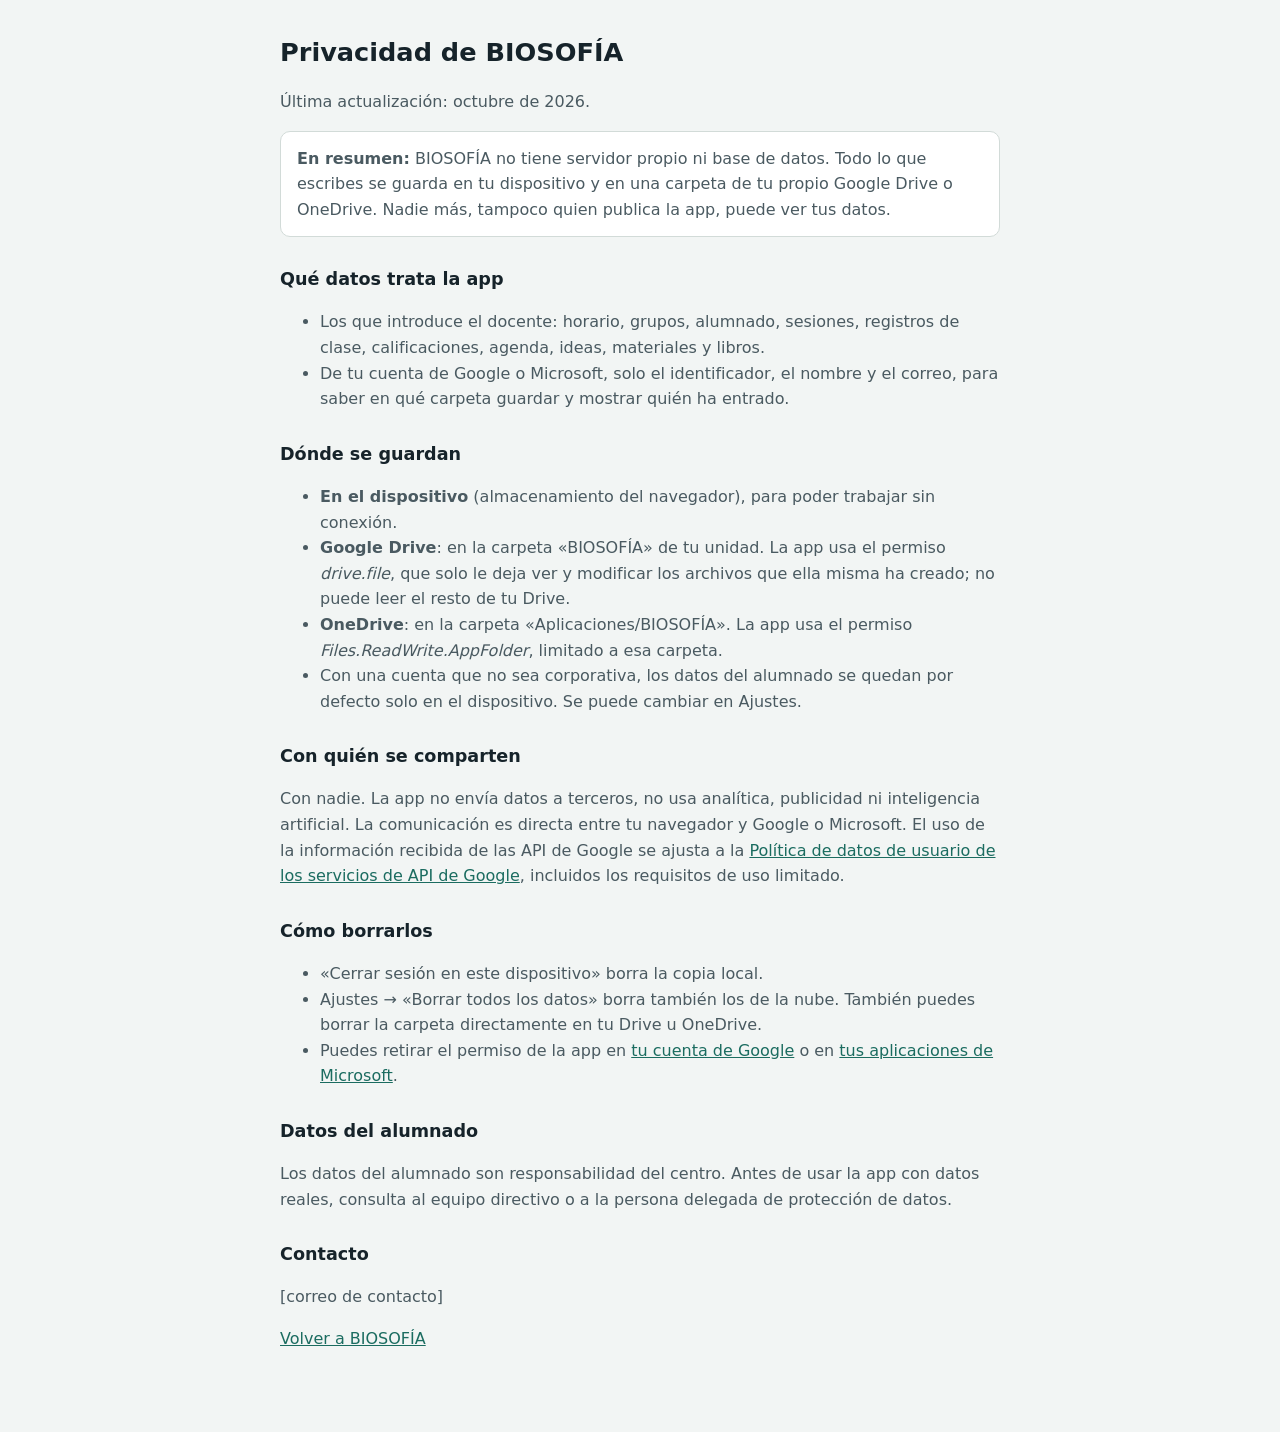
==== privacidad.html @ a19bad91 "Add files via upload" ====
<!doctype html>
<html lang="es"><head><meta charset="utf-8"><meta name="viewport" content="width=device-width,initial-scale=1">
<title>Privacidad · BIOSOFÍA</title>
<link rel="icon" href="icon.svg">
<style>
:root{--bg:#f2f5f4;--surface:#fff;--ink:#16232a;--ink-2:#4a5a61;--line:#d2dbd8;--accent:#1b6c60}
@media (prefers-color-scheme:dark){:root{--bg:#101719;--surface:#172124;--ink:#e2ebe9;--ink-2:#a5b4b7;--line:#2b393e;--accent:#4cb4a0}}
body{margin:0;background:var(--bg);color:var(--ink);font:16px/1.6 system-ui,-apple-system,'Segoe UI',sans-serif}
main{max-width:720px;margin:0 auto;padding:32px 16px 64px}
h1{font-size:1.6rem;margin:0 0 4px} h2{font-size:1.1rem;margin:28px 0 6px}
p,li{color:var(--ink-2)} a{color:var(--accent)}
.box{background:var(--surface);border:1px solid var(--line);border-radius:10px;padding:14px 16px}
</style></head><body><main>
<h1>Privacidad de BIOSOFÍA</h1>
<p>Última actualización: octubre de 2026.</p>

<div class="box"><p style="margin:0"><b>En resumen:</b> BIOSOFÍA no tiene servidor propio ni base de datos. Todo lo que escribes se guarda en tu dispositivo y en una carpeta de tu propio Google Drive o OneDrive. Nadie más, tampoco quien publica la app, puede ver tus datos.</p></div>

<h2>Qué datos trata la app</h2>
<ul>
<li>Los que introduce el docente: horario, grupos, alumnado, sesiones, registros de clase, calificaciones, agenda, ideas, materiales y libros.</li>
<li>De tu cuenta de Google o Microsoft, solo el identificador, el nombre y el correo, para saber en qué carpeta guardar y mostrar quién ha entrado.</li>
</ul>

<h2>Dónde se guardan</h2>
<ul>
<li><b>En el dispositivo</b> (almacenamiento del navegador), para poder trabajar sin conexión.</li>
<li><b>Google Drive</b>: en la carpeta «BIOSOFÍA» de tu unidad. La app usa el permiso <i>drive.file</i>, que solo le deja ver y modificar los archivos que ella misma ha creado; no puede leer el resto de tu Drive.</li>
<li><b>OneDrive</b>: en la carpeta «Aplicaciones/BIOSOFÍA». La app usa el permiso <i>Files.ReadWrite.AppFolder</i>, limitado a esa carpeta.</li>
<li>Con una cuenta que no sea corporativa, los datos del alumnado se quedan por defecto solo en el dispositivo. Se puede cambiar en Ajustes.</li>
</ul>

<h2>Con quién se comparten</h2>
<p>Con nadie. La app no envía datos a terceros, no usa analítica, publicidad ni inteligencia artificial. La comunicación es directa entre tu navegador y Google o Microsoft. El uso de la información recibida de las API de Google se ajusta a la <a href="https://developers.google.com/terms/api-services-user-data-policy" rel="noopener">Política de datos de usuario de los servicios de API de Google</a>, incluidos los requisitos de uso limitado.</p>

<h2>Cómo borrarlos</h2>
<ul>
<li>«Cerrar sesión en este dispositivo» borra la copia local.</li>
<li>Ajustes → «Borrar todos los datos» borra también los de la nube. También puedes borrar la carpeta directamente en tu Drive u OneDrive.</li>
<li>Puedes retirar el permiso de la app en <a href="https://myaccount.google.com/connections" rel="noopener">tu cuenta de Google</a> o en <a href="https://myapps.microsoft.com" rel="noopener">tus aplicaciones de Microsoft</a>.</li>
</ul>

<h2>Datos del alumnado</h2>
<p>Los datos del alumnado son responsabilidad del centro. Antes de usar la app con datos reales, consulta al equipo directivo o a la persona delegada de protección de datos.</p>

<h2>Contacto</h2>
<p><!-- Cambia esta línea por tu correo de contacto antes de publicar --><span id="contacto">[correo de contacto]</span></p>
<p><a href="./">Volver a BIOSOFÍA</a></p>
</main></body></html>
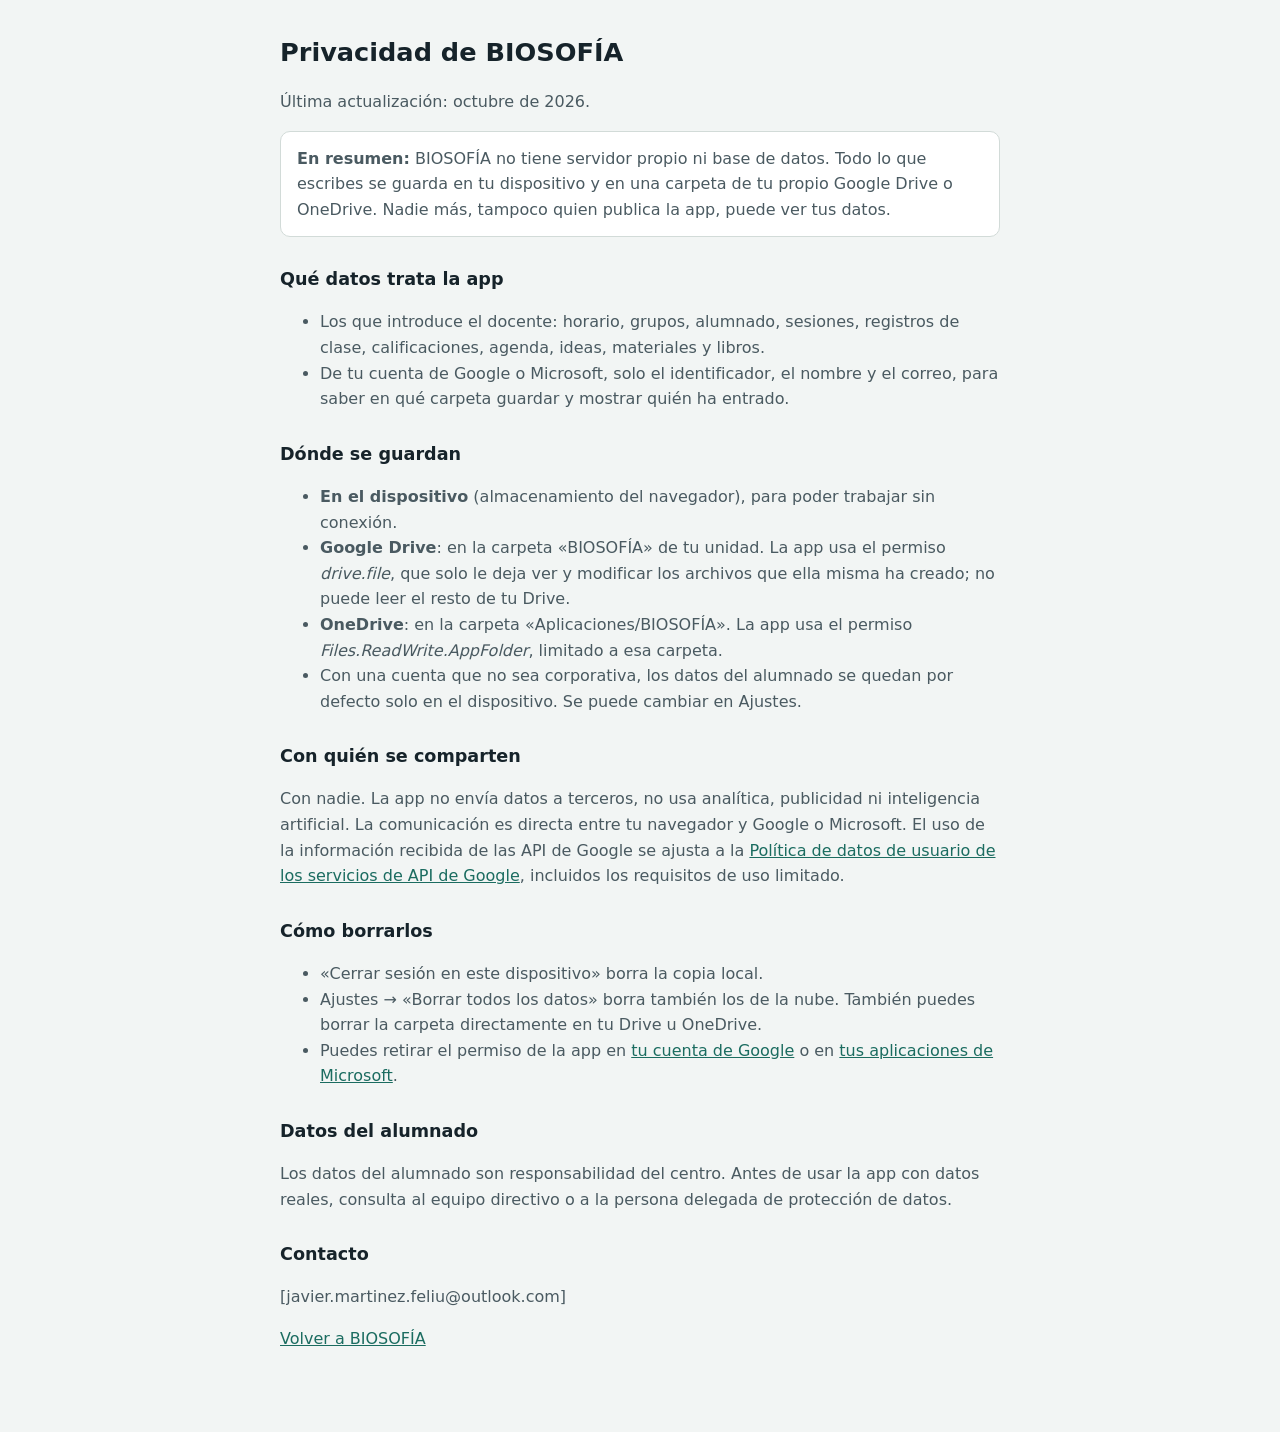
==== commit d279fa20: "Update privacidad.html" ====
--- a/privacidad.html
+++ b/privacidad.html
@@ -44,6 +44,6 @@
 <p>Los datos del alumnado son responsabilidad del centro. Antes de usar la app con datos reales, consulta al equipo directivo o a la persona delegada de protección de datos.</p>
 
 <h2>Contacto</h2>
-<p><!-- Cambia esta línea por tu correo de contacto antes de publicar --><span id="contacto">[correo de contacto]</span></p>
+<p><!-- Cambia esta línea por tu correo de contacto antes de publicar --><span id="contacto">[javier.martinez.feliu@outlook.com]</span></p>
 <p><a href="./">Volver a BIOSOFÍA</a></p>
 </main></body></html>
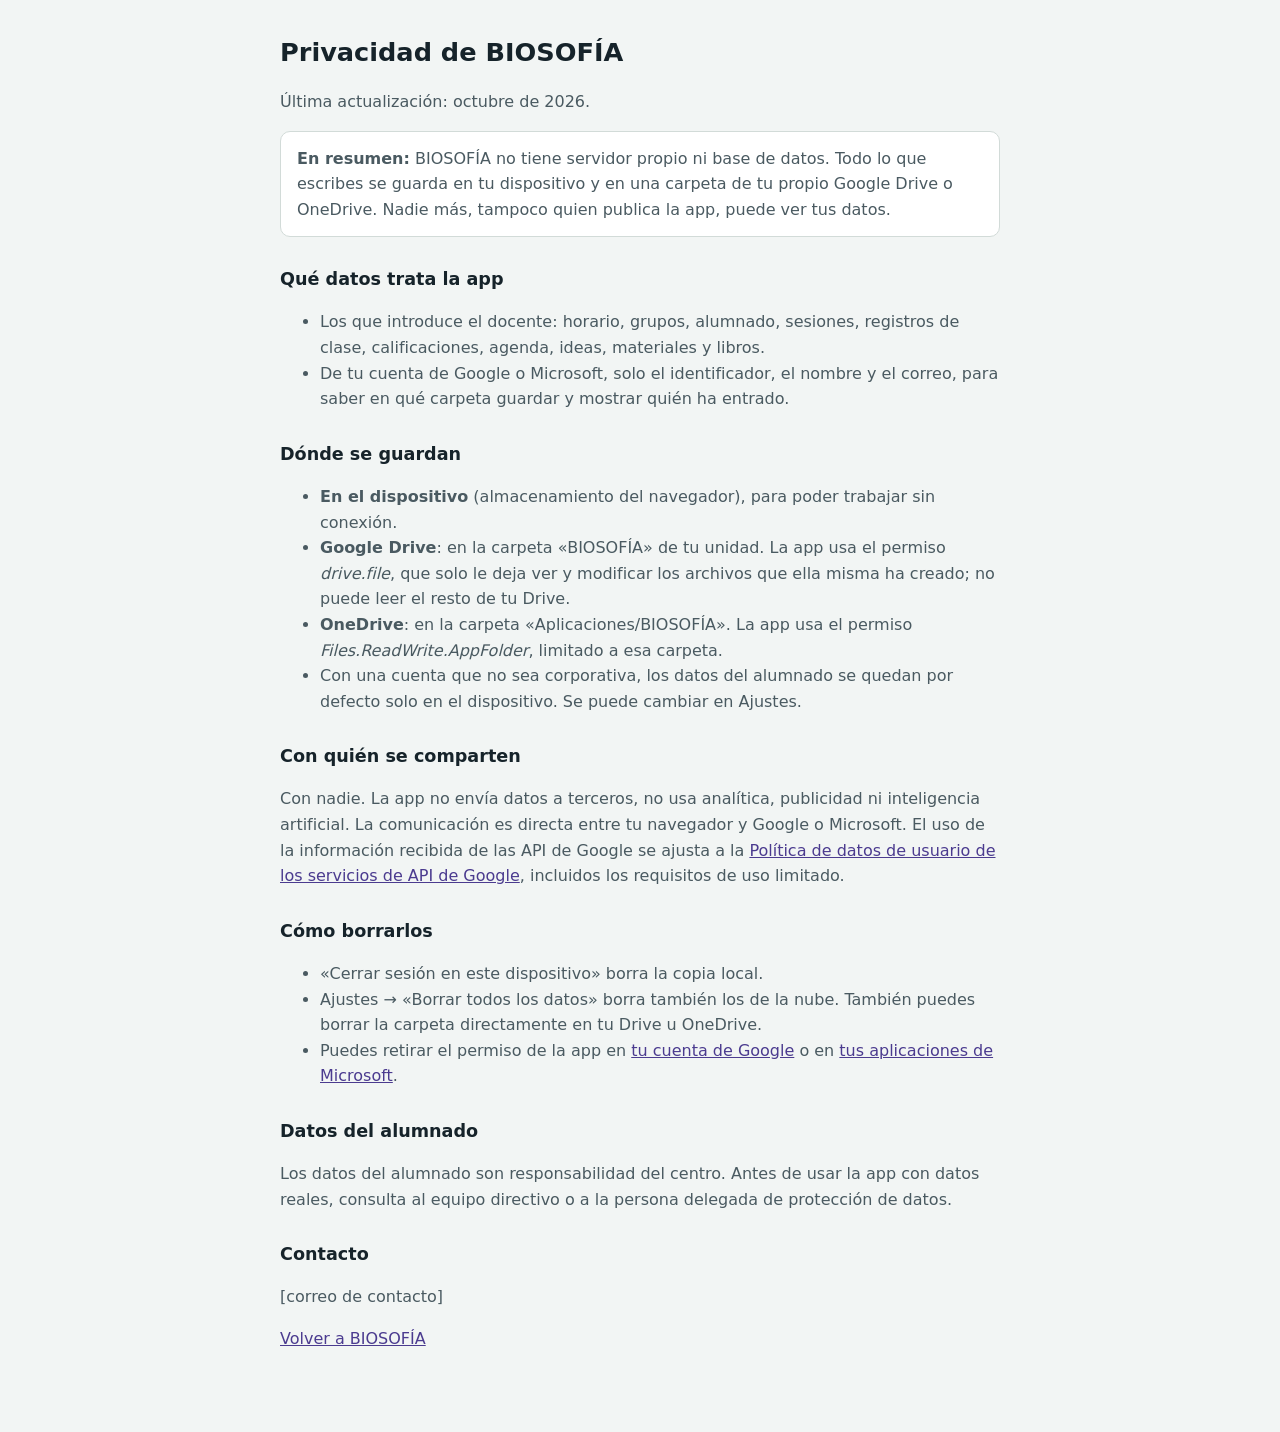
==== commit 45732f63: "Add files via upload" ====
--- a/privacidad.html
+++ b/privacidad.html
@@ -1,10 +1,10 @@
 <!doctype html>
 <html lang="es"><head><meta charset="utf-8"><meta name="viewport" content="width=device-width,initial-scale=1">
-<title>Privacidad · BIOSOFÍA</title>
-<link rel="icon" href="icon.svg">
+<title>Privacidad · Biosofía</title>
+<link rel="icon" href="icon-192.png" type="image/png">
 <style>
-:root{--bg:#f2f5f4;--surface:#fff;--ink:#16232a;--ink-2:#4a5a61;--line:#d2dbd8;--accent:#1b6c60}
-@media (prefers-color-scheme:dark){:root{--bg:#101719;--surface:#172124;--ink:#e2ebe9;--ink-2:#a5b4b7;--line:#2b393e;--accent:#4cb4a0}}
+:root{--bg:#f2f5f4;--surface:#fff;--ink:#16232a;--ink-2:#4a5a61;--line:#d2dbd8;--accent:#4B3B8F}
+@media (prefers-color-scheme:dark){:root{--bg:#101719;--surface:#172124;--ink:#e2ebe9;--ink-2:#a5b4b7;--line:#2b393e;--accent:#A99BEA}}
 body{margin:0;background:var(--bg);color:var(--ink);font:16px/1.6 system-ui,-apple-system,'Segoe UI',sans-serif}
 main{max-width:720px;margin:0 auto;padding:32px 16px 64px}
 h1{font-size:1.6rem;margin:0 0 4px} h2{font-size:1.1rem;margin:28px 0 6px}
@@ -44,6 +44,6 @@
 <p>Los datos del alumnado son responsabilidad del centro. Antes de usar la app con datos reales, consulta al equipo directivo o a la persona delegada de protección de datos.</p>
 
 <h2>Contacto</h2>
-<p><!-- Cambia esta línea por tu correo de contacto antes de publicar --><span id="contacto">[javier.martinez.feliu@outlook.com]</span></p>
+<p><!-- Cambia esta línea por tu correo de contacto antes de publicar --><span id="contacto">[correo de contacto]</span></p>
 <p><a href="./">Volver a BIOSOFÍA</a></p>
 </main></body></html>
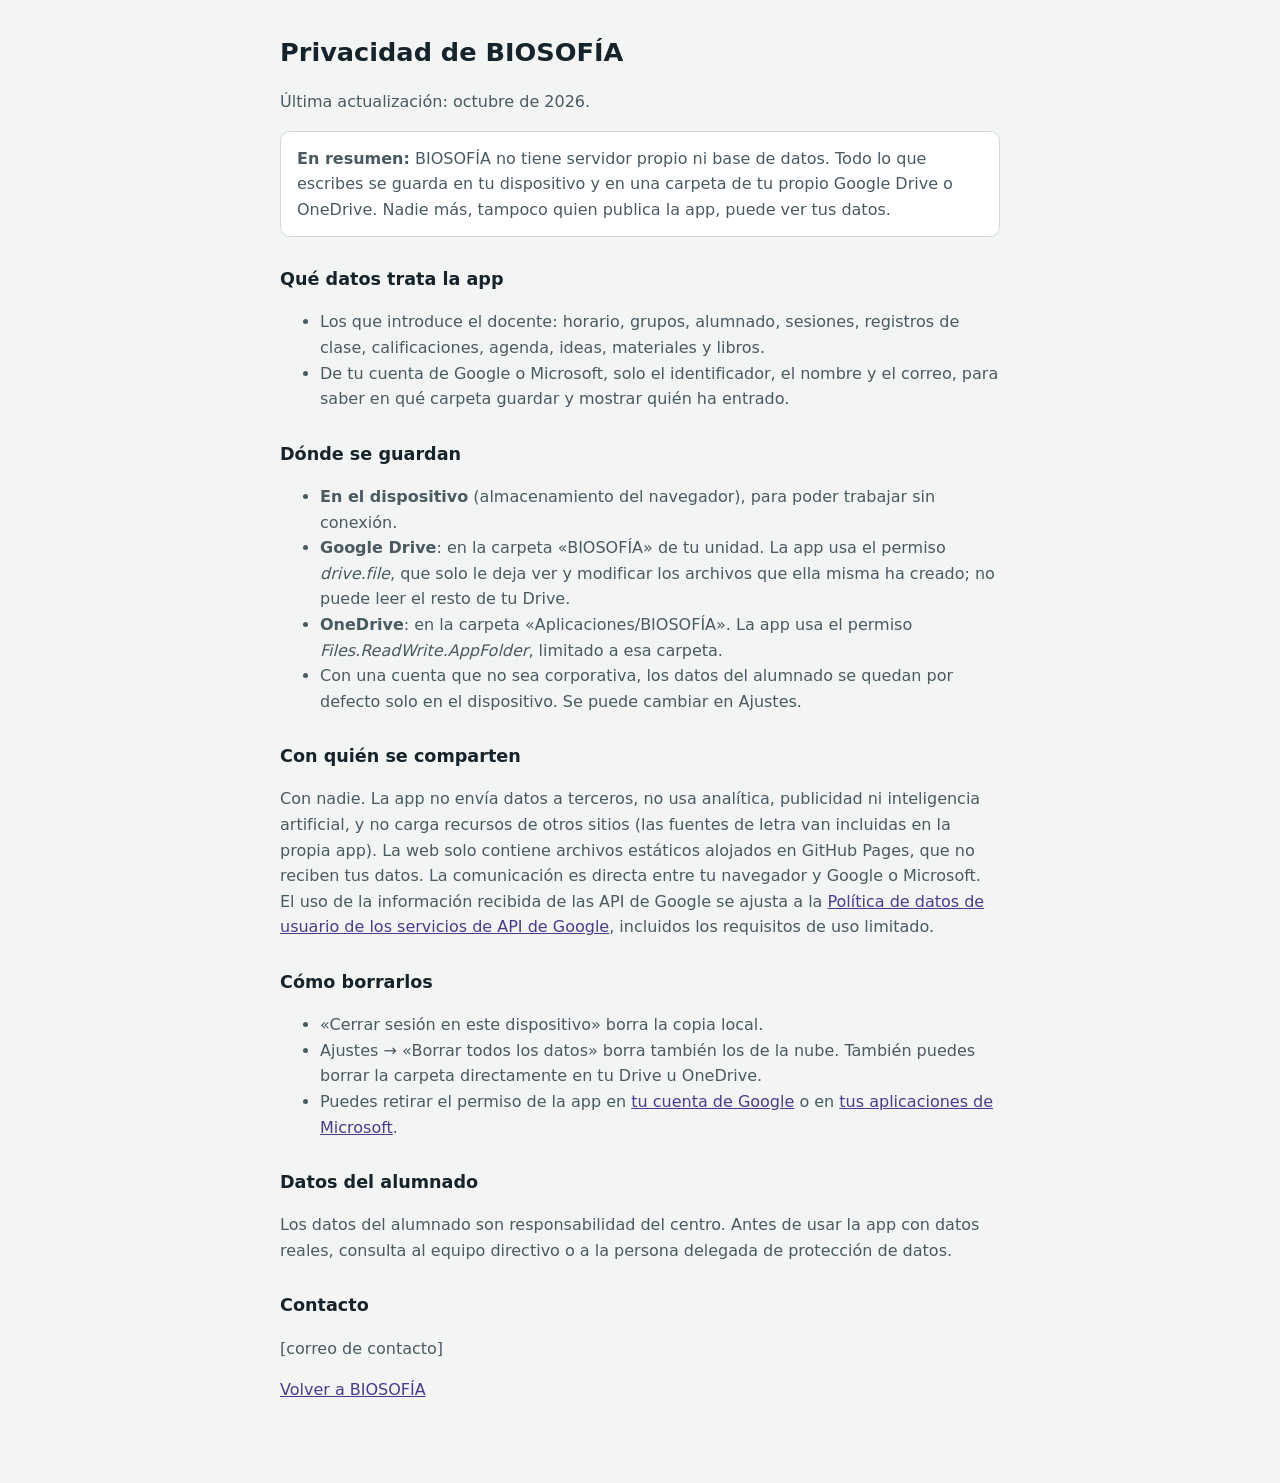
==== commit aeed6e05: "Add files via upload" ====
--- a/privacidad.html
+++ b/privacidad.html
@@ -31,7 +31,7 @@
 </ul>
 
 <h2>Con quién se comparten</h2>
-<p>Con nadie. La app no envía datos a terceros, no usa analítica, publicidad ni inteligencia artificial. La comunicación es directa entre tu navegador y Google o Microsoft. El uso de la información recibida de las API de Google se ajusta a la <a href="https://developers.google.com/terms/api-services-user-data-policy" rel="noopener">Política de datos de usuario de los servicios de API de Google</a>, incluidos los requisitos de uso limitado.</p>
+<p>Con nadie. La app no envía datos a terceros, no usa analítica, publicidad ni inteligencia artificial, y no carga recursos de otros sitios (las fuentes de letra van incluidas en la propia app). La web solo contiene archivos estáticos alojados en GitHub Pages, que no reciben tus datos. La comunicación es directa entre tu navegador y Google o Microsoft. El uso de la información recibida de las API de Google se ajusta a la <a href="https://developers.google.com/terms/api-services-user-data-policy" rel="noopener">Política de datos de usuario de los servicios de API de Google</a>, incluidos los requisitos de uso limitado.</p>
 
 <h2>Cómo borrarlos</h2>
 <ul>
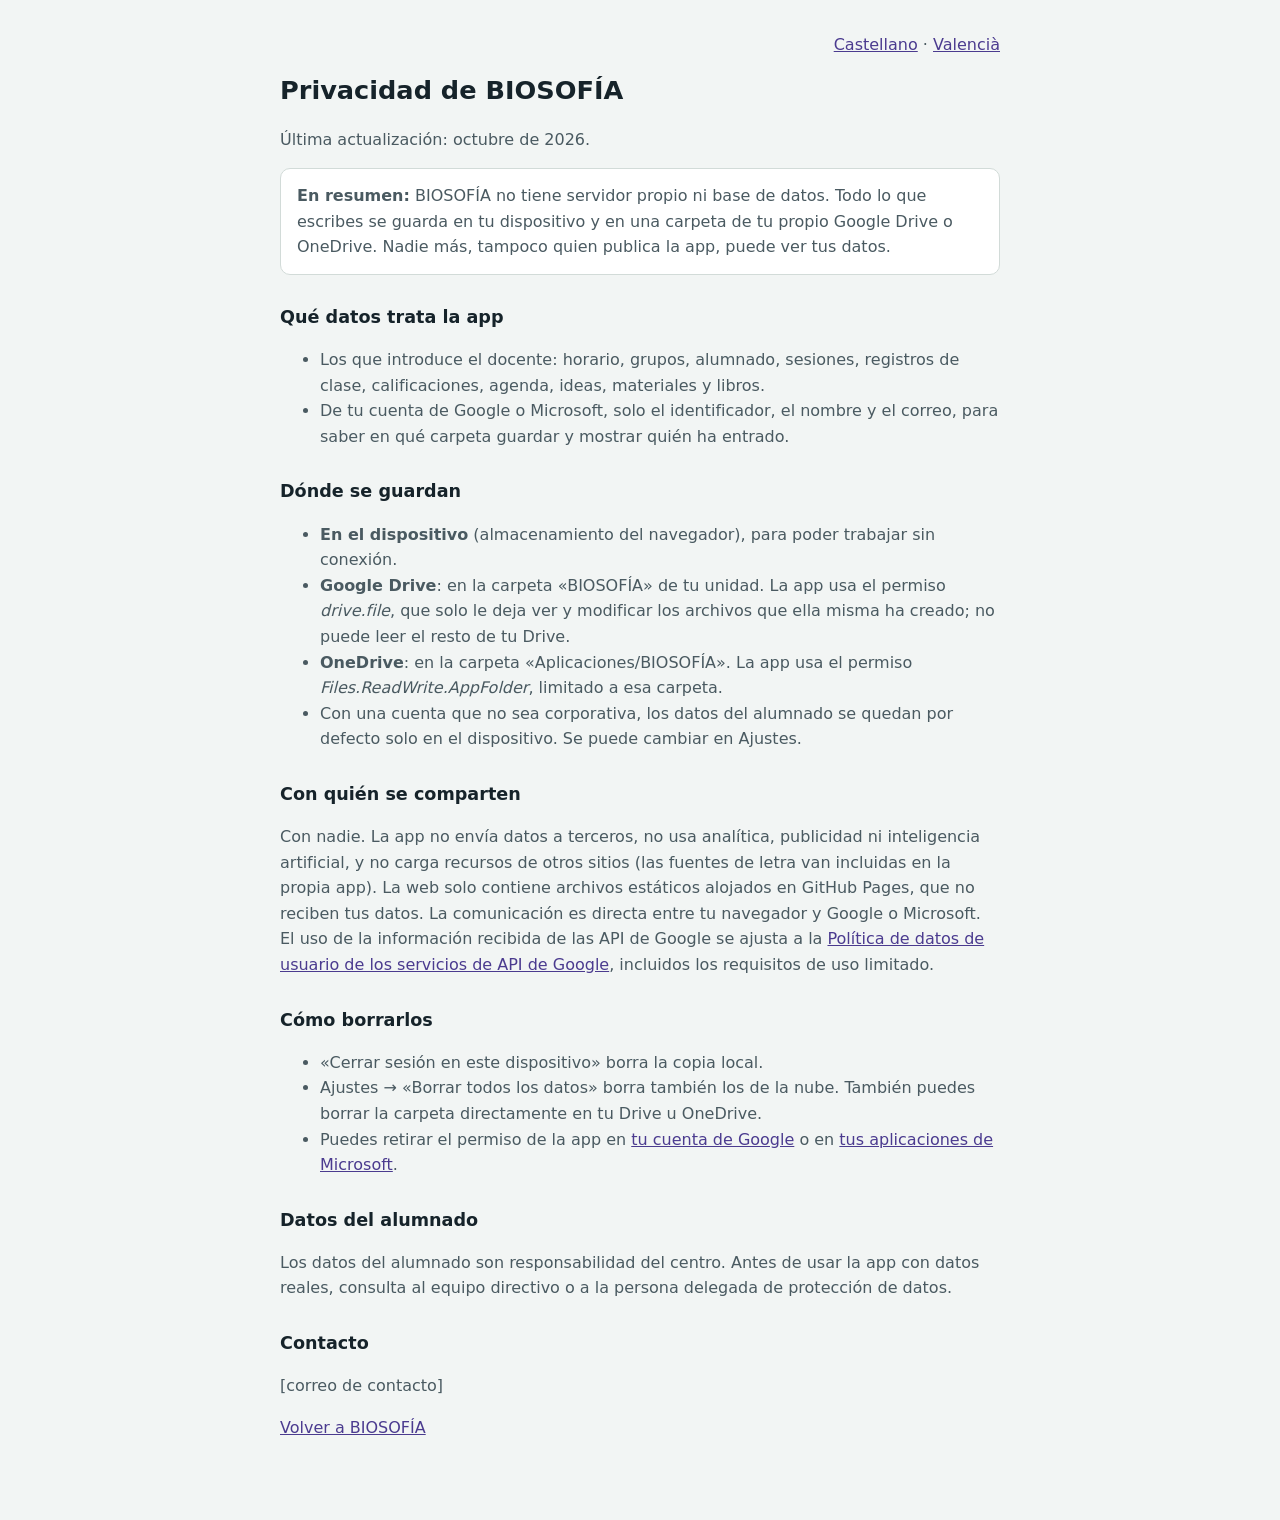
==== commit 7f56c76e: "Add files via upload" ====
--- a/privacidad.html
+++ b/privacidad.html
@@ -10,7 +10,10 @@
 h1{font-size:1.6rem;margin:0 0 4px} h2{font-size:1.1rem;margin:28px 0 6px}
 p,li{color:var(--ink-2)} a{color:var(--accent)}
 .box{background:var(--surface);border:1px solid var(--line);border-radius:10px;padding:14px 16px}
+[hidden]{display:none!important}
 </style></head><body><main>
+<p class="idiomas" style="text-align:right;margin:0 0 12px"><a href="?lang=es" data-l="es" lang="es">Castellano</a> · <a href="?lang=va" data-l="va" lang="ca-ES-valencia">Valencià</a></p>
+<div id="p-es" lang="es">
 <h1>Privacidad de BIOSOFÍA</h1>
 <p>Última actualización: octubre de 2026.</p>
 
@@ -44,6 +47,57 @@
 <p>Los datos del alumnado son responsabilidad del centro. Antes de usar la app con datos reales, consulta al equipo directivo o a la persona delegada de protección de datos.</p>
 
 <h2>Contacto</h2>
-<p><!-- Cambia esta línea por tu correo de contacto antes de publicar --><span id="contacto">[correo de contacto]</span></p>
+<p><!-- Cambia esta línea por tu correo de contacto antes de publicar --><span class="contacto" id="contacto">[correo de contacto]</span></p>
 <p><a href="./">Volver a BIOSOFÍA</a></p>
+</div>
+<div id="p-va" lang="ca-ES-valencia" hidden>
+<h1>Privacitat de BIOSOFÍA</h1>
+<p>Última actualització: octubre de 2026.</p>
+
+<div class="box"><p style="margin:0"><b>En resum:</b> BIOSOFÍA no té servidor propi ni base de dades. Tot el que escrius es guarda en el teu dispositiu i en una carpeta del teu propi Google Drive o OneDrive. Ningú més, tampoc qui publica l'app, pot veure les teues dades.</p></div>
+
+<h2>Quines dades tracta l'app</h2>
+<ul>
+<li>Les que introduïx el docent: horari, grups, alumnat, sessions, registres de classe, qualificacions, agenda, idees, materials i llibres.</li>
+<li>Del teu compte de Google o Microsoft, només l'identificador, el nom i el correu, per a saber en quina carpeta guardar i mostrar qui ha entrat.</li>
+</ul>
+
+<h2>On es guarden</h2>
+<ul>
+<li><b>En el dispositiu</b> (emmagatzematge del navegador), per a poder treballar sense connexió.</li>
+<li><b>Google Drive</b>: en la carpeta «BIOSOFÍA» de la teua unitat. L'app usa el permís <i>drive.file</i>, que només li deixa veure i modificar els arxius que ella mateixa ha creat; no pot llegir la resta del teu Drive.</li>
+<li><b>OneDrive</b>: en la carpeta «Aplicacions/BIOSOFÍA». L'app usa el permís <i>Files.ReadWrite.AppFolder</i>, limitat a eixa carpeta.</li>
+<li>Amb un compte que no siga corporatiu, les dades de l'alumnat es queden per defecte només en el dispositiu. Es pot canviar en Ajustos.</li>
+</ul>
+
+<h2>Amb qui es compartixen</h2>
+<p>Amb ningú. L'app no envia dades a tercers, no usa analítica, publicitat ni intel·ligència artificial, i no carrega recursos d'altres llocs (les fonts de lletra van incloses en la mateixa app). La web només conté arxius estàtics allotjats en GitHub Pages, que no reben les teues dades. La comunicació és directa entre el teu navegador i Google o Microsoft. L'ús de la informació rebuda de les API de Google s'ajusta a la <a href="https://developers.google.com/terms/api-services-user-data-policy" rel="noopener">Política de dades d'usuari dels serveis d'API de Google</a>, inclosos els requisits d'ús limitat.</p>
+
+<h2>Com esborrar-les</h2>
+<ul>
+<li>«Tancar la sessió en este dispositiu» esborra la còpia local.</li>
+<li>Ajustos → «Esborrar totes les dades» esborra també les del núvol. També pots esborrar la carpeta directament en el teu Drive o OneDrive.</li>
+<li>Pots retirar el permís de l'app en <a href="https://myaccount.google.com/connections" rel="noopener">el teu compte de Google</a> o en <a href="https://myapps.microsoft.com" rel="noopener">les teues aplicacions de Microsoft</a>.</li>
+</ul>
+
+<h2>Dades de l'alumnat</h2>
+<p>Les dades de l'alumnat són responsabilitat del centre. Abans d'usar l'app amb dades reals, consulta l'equip directiu o la persona delegada de protecció de dades.</p>
+
+<h2>Contacte</h2>
+<p><span class="contacto">[correo de contacto]</span></p>
+<p><a href="./">Tornar a BIOSOFÍA</a></p>
+</div>
+<script>
+/* idioma: ?lang=va|es, si no el de la app (Ajustes) */
+(function () {
+  var q = (location.search.match(/lang=(es|va)/) || [])[1], lg = q;
+  if (!lg) { try { lg = localStorage.getItem('bs:idioma') === 'va' ? 'va' : 'es'; } catch (e) { lg = 'es'; } }
+  var va = lg === 'va';
+  document.getElementById('p-va').hidden = !va; document.getElementById('p-es').hidden = va;
+  document.documentElement.lang = va ? 'ca-ES-valencia' : 'es';
+  document.title = va ? 'Privacitat · Biosofía' : 'Privacidad · Biosofía';
+  /* el correo de contacto se escribe una vez (en la versión en castellano) y se copia a la otra */
+  var c = document.getElementById('contacto'); document.querySelectorAll('.contacto').forEach(function (x) { x.innerHTML = c.innerHTML; });
+})();
+</script>
 </main></body></html>
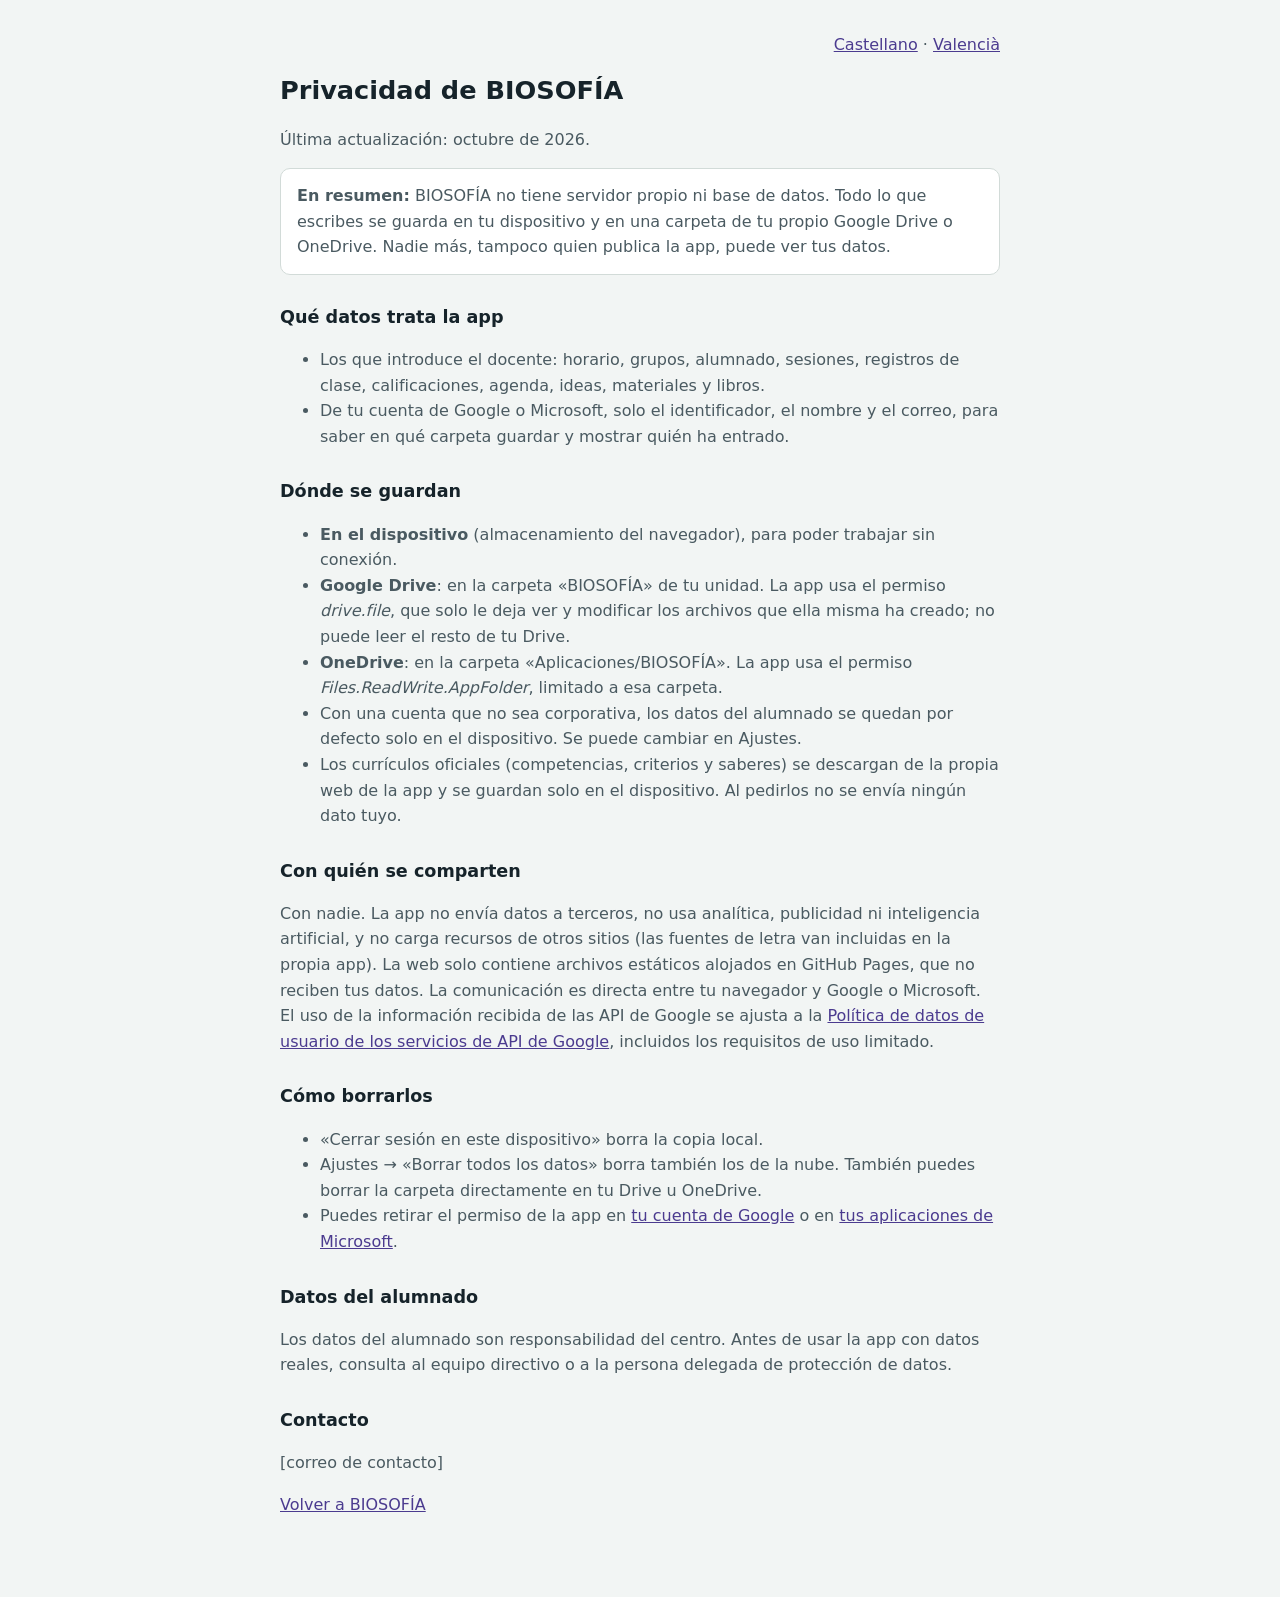
==== commit e79a4c82: "Add files via upload" ====
--- a/privacidad.html
+++ b/privacidad.html
@@ -31,6 +31,7 @@
 <li><b>Google Drive</b>: en la carpeta «BIOSOFÍA» de tu unidad. La app usa el permiso <i>drive.file</i>, que solo le deja ver y modificar los archivos que ella misma ha creado; no puede leer el resto de tu Drive.</li>
 <li><b>OneDrive</b>: en la carpeta «Aplicaciones/BIOSOFÍA». La app usa el permiso <i>Files.ReadWrite.AppFolder</i>, limitado a esa carpeta.</li>
 <li>Con una cuenta que no sea corporativa, los datos del alumnado se quedan por defecto solo en el dispositivo. Se puede cambiar en Ajustes.</li>
+<li>Los currículos oficiales (competencias, criterios y saberes) se descargan de la propia web de la app y se guardan solo en el dispositivo. Al pedirlos no se envía ningún dato tuyo.</li>
 </ul>
 
 <h2>Con quién se comparten</h2>
@@ -68,6 +69,7 @@
 <li><b>Google Drive</b>: en la carpeta «BIOSOFÍA» de la teua unitat. L'app usa el permís <i>drive.file</i>, que només li deixa veure i modificar els arxius que ella mateixa ha creat; no pot llegir la resta del teu Drive.</li>
 <li><b>OneDrive</b>: en la carpeta «Aplicacions/BIOSOFÍA». L'app usa el permís <i>Files.ReadWrite.AppFolder</i>, limitat a eixa carpeta.</li>
 <li>Amb un compte que no siga corporatiu, les dades de l'alumnat es queden per defecte només en el dispositiu. Es pot canviar en Ajustos.</li>
+<li>Els currículums oficials (competències, criteris i sabers) es descarreguen de la mateixa web de l'app i es guarden només en el dispositiu. En demanar-los no s'envia cap dada teua.</li>
 </ul>
 
 <h2>Amb qui es compartixen</h2>
